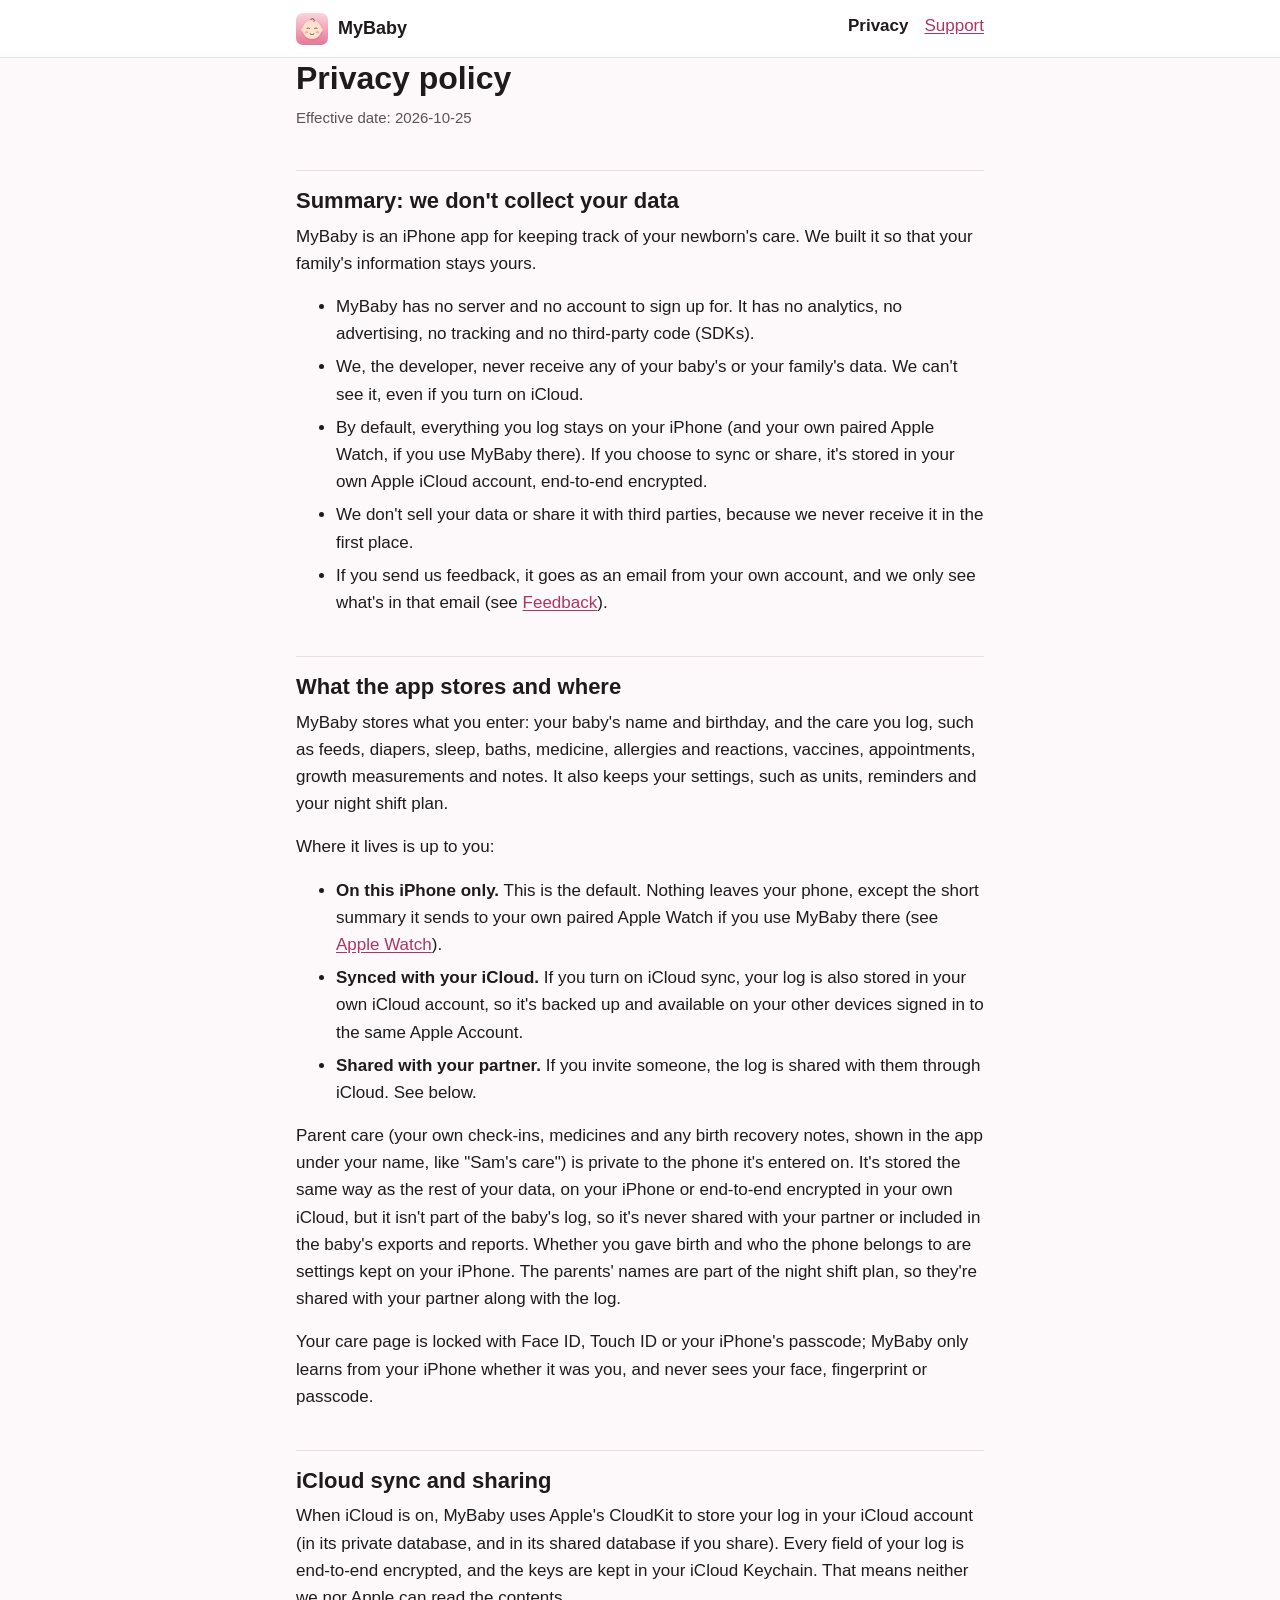
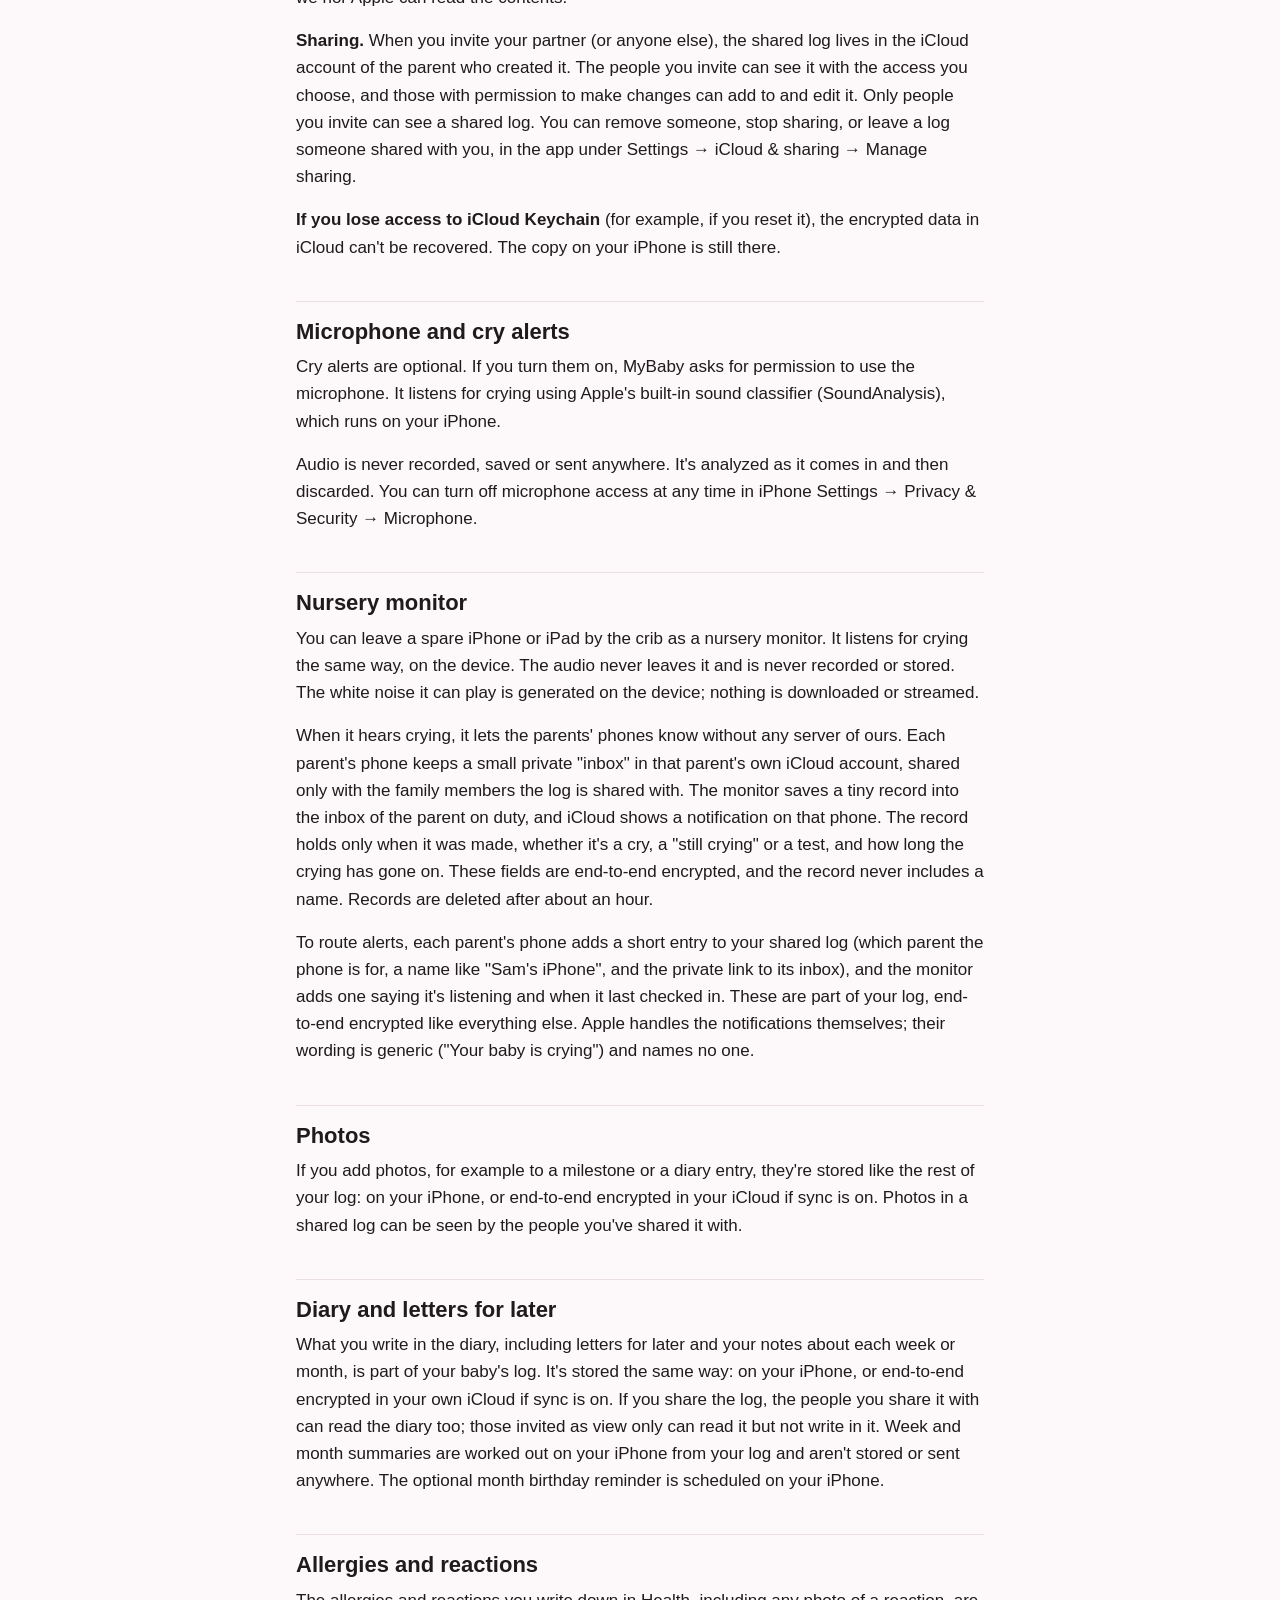
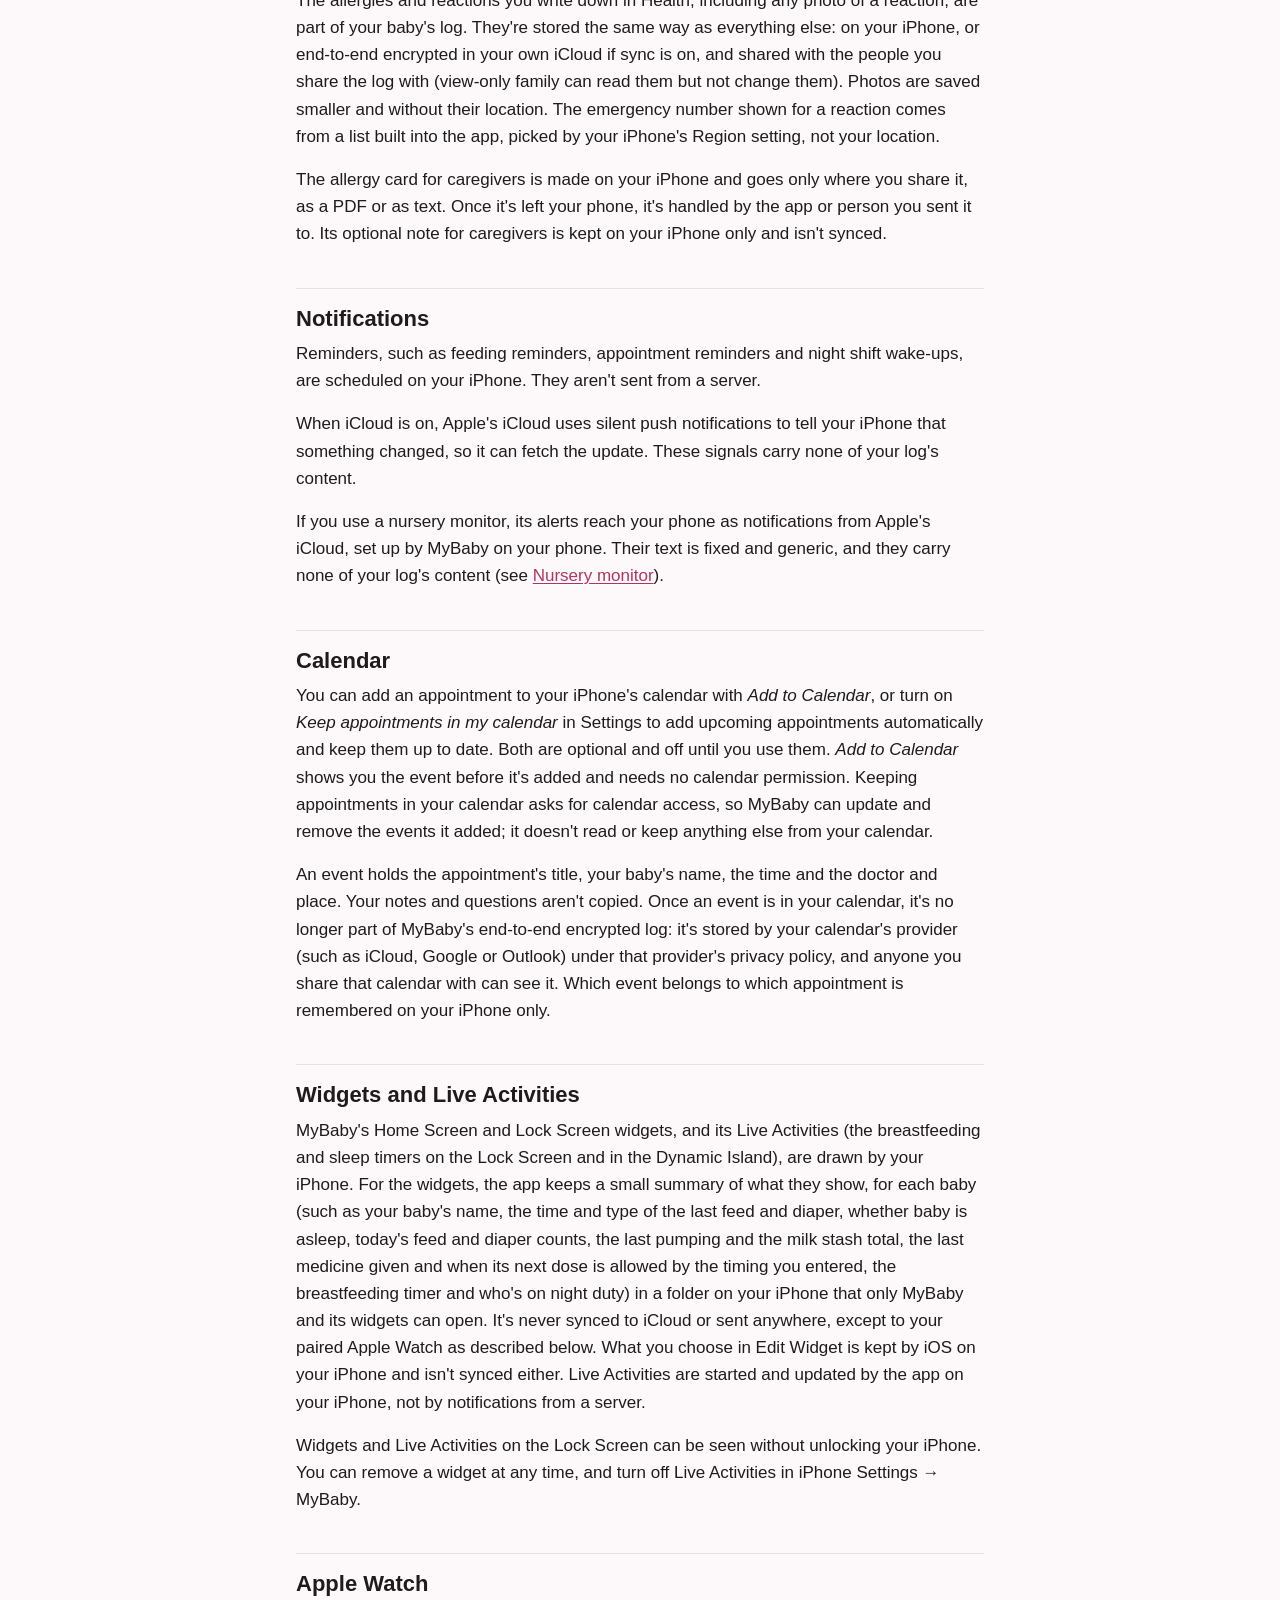
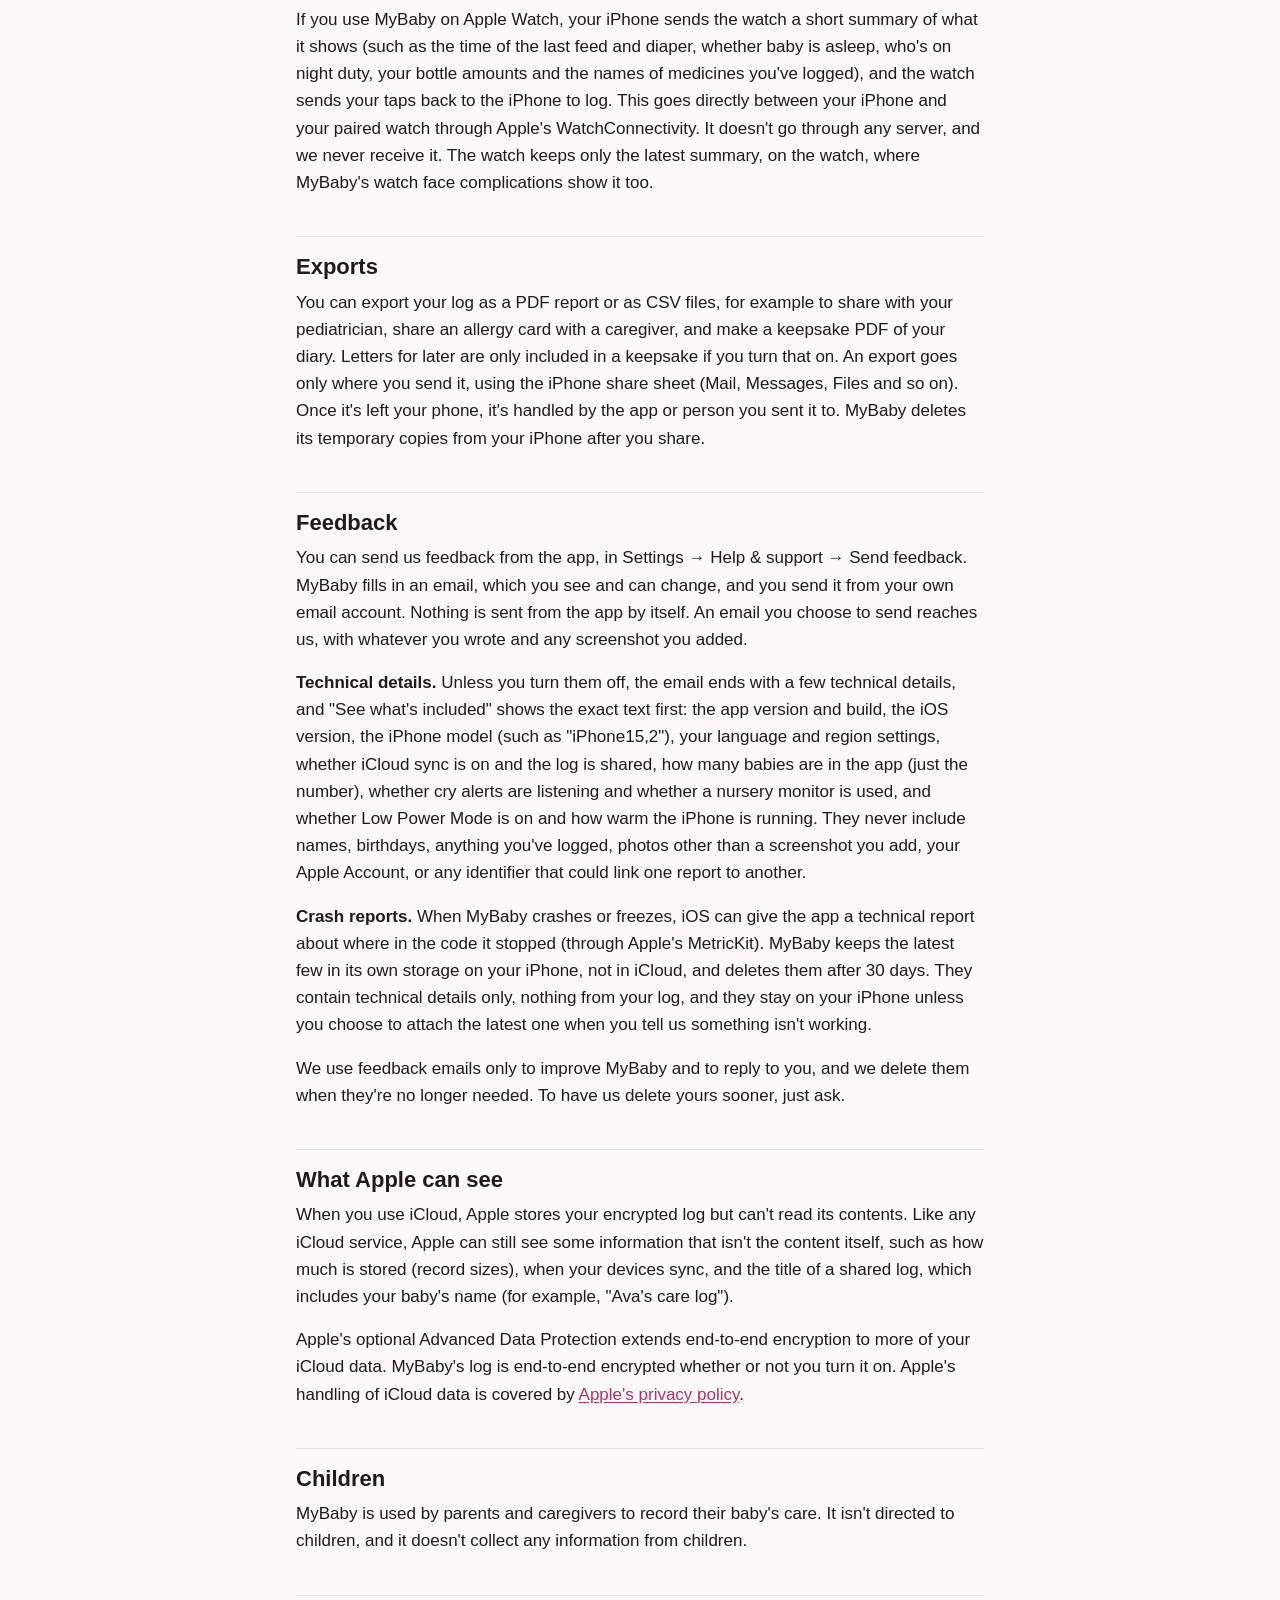
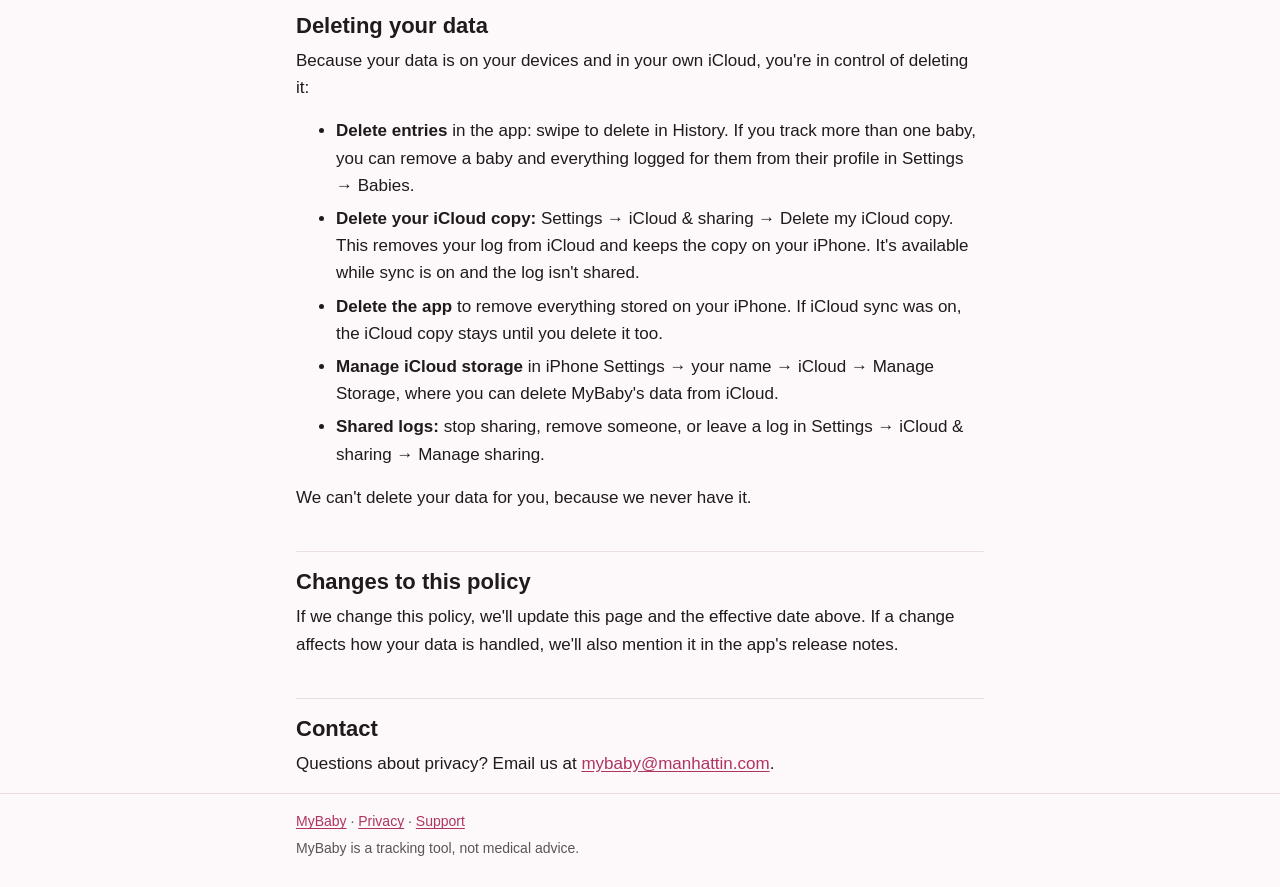
==== docs/privacy.html @ fbc6fbaf "MyBaby 1.0" ====
<!doctype html>
<html lang="en">
<head>
  <meta charset="utf-8">
  <meta name="viewport" content="width=device-width, initial-scale=1">
  <title>MyBaby Privacy Policy</title>
  <meta name="description" content="How MyBaby keeps your baby's log: on your iPhone, or end-to-end encrypted in your own iCloud. The developer never receives your data.">
  <link rel="icon" type="image/png" href="icon.png">
  <link rel="apple-touch-icon" href="icon.png">
  <link rel="stylesheet" href="style.css">
</head>
<body>
  <header class="site-header">
    <div class="wrap">
      <a class="brand" href="index.html"><img src="icon.png" alt="" width="32" height="32">MyBaby</a>
      <nav class="site-nav" aria-label="Site">
        <ul>
          <li><a href="privacy.html" aria-current="page">Privacy</a></li>
          <li><a href="support.html">Support</a></li>
        </ul>
      </nav>
    </div>
  </header>

  <main class="wrap">
    <h1>Privacy policy</h1>
    <p class="meta">Effective date: 2026-10-25</p>

    <h2 id="summary">Summary: we don't collect your data</h2>
    <p>MyBaby is an iPhone app for keeping track of your newborn's care. We built it so that your family's information stays yours.</p>
    <ul>
      <li>MyBaby has no server and no account to sign up for. It has no analytics, no advertising, no tracking and no third-party code (SDKs).</li>
      <li>We, the developer, never receive any of your baby's or your family's data. We can't see it, even if you turn on iCloud.</li>
      <li>By default, everything you log stays on your iPhone (and your own paired Apple Watch, if you use MyBaby there). If you choose to sync or share, it's stored in your own Apple iCloud account, end-to-end encrypted.</li>
      <li>We don't sell your data or share it with third parties, because we never receive it in the first place.</li>
      <li>If you send us feedback, it goes as an email from your own account, and we only see what's in that email (see <a href="#feedback">Feedback</a>).</li>
    </ul>

    <h2 id="what-and-where">What the app stores and where</h2>
    <p>MyBaby stores what you enter: your baby's name and birthday, and the care you log, such as feeds, diapers, sleep, baths, medicine, allergies and reactions, vaccines, appointments, growth measurements and notes. It also keeps your settings, such as units, reminders and your night shift plan.</p>
    <p>Where it lives is up to you:</p>
    <ul>
      <li><strong>On this iPhone only.</strong> This is the default. Nothing leaves your phone, except the short summary it sends to your own paired Apple Watch if you use MyBaby there (see <a href="#watch">Apple Watch</a>).</li>
      <li><strong>Synced with your iCloud.</strong> If you turn on iCloud sync, your log is also stored in your own iCloud account, so it's backed up and available on your other devices signed in to the same Apple Account.</li>
      <li><strong>Shared with your partner.</strong> If you invite someone, the log is shared with them through iCloud. See below.</li>
    </ul>
    <p>Parent care (your own check-ins, medicines and any birth recovery notes, shown in the app under your name, like "Sam's care") is private to the phone it's entered on. It's stored the same way as the rest of your data, on your iPhone or end-to-end encrypted in your own iCloud, but it isn't part of the baby's log, so it's never shared with your partner or included in the baby's exports and reports. Whether you gave birth and who the phone belongs to are settings kept on your iPhone. The parents' names are part of the night shift plan, so they're shared with your partner along with the log.</p>
    <p>Your care page is locked with Face ID, Touch ID or your iPhone's passcode; MyBaby only learns from your iPhone whether it was you, and never sees your face, fingerprint or passcode.</p>

    <h2 id="icloud">iCloud sync and sharing</h2>
    <p>When iCloud is on, MyBaby uses Apple's CloudKit to store your log in your iCloud account (in its private database, and in its shared database if you share). Every field of your log is end-to-end encrypted, and the keys are kept in your iCloud Keychain. That means neither we nor Apple can read the contents.</p>
    <p><strong>Sharing.</strong> When you invite your partner (or anyone else), the shared log lives in the iCloud account of the parent who created it. The people you invite can see it with the access you choose, and those with permission to make changes can add to and edit it. Only people you invite can see a shared log. You can remove someone, stop sharing, or leave a log someone shared with you, in the app under Settings &rarr; iCloud &amp; sharing &rarr; Manage sharing.</p>
    <p><strong>If you lose access to iCloud Keychain</strong> (for example, if you reset it), the encrypted data in iCloud can't be recovered. The copy on your iPhone is still there.</p>

    <h2 id="microphone">Microphone and cry alerts</h2>
    <p>Cry alerts are optional. If you turn them on, MyBaby asks for permission to use the microphone. It listens for crying using Apple's built-in sound classifier (SoundAnalysis), which runs on your iPhone.</p>
    <p>Audio is never recorded, saved or sent anywhere. It's analyzed as it comes in and then discarded. You can turn off microphone access at any time in iPhone Settings &rarr; Privacy &amp; Security &rarr; Microphone.</p>

    <h2 id="nursery-monitor">Nursery monitor</h2>
    <p>You can leave a spare iPhone or iPad by the crib as a nursery monitor. It listens for crying the same way, on the device. The audio never leaves it and is never recorded or stored. The white noise it can play is generated on the device; nothing is downloaded or streamed.</p>
    <p>When it hears crying, it lets the parents' phones know without any server of ours. Each parent's phone keeps a small private "inbox" in that parent's own iCloud account, shared only with the family members the log is shared with. The monitor saves a tiny record into the inbox of the parent on duty, and iCloud shows a notification on that phone. The record holds only when it was made, whether it's a cry, a "still crying" or a test, and how long the crying has gone on. These fields are end-to-end encrypted, and the record never includes a name. Records are deleted after about an hour.</p>
    <p>To route alerts, each parent's phone adds a short entry to your shared log (which parent the phone is for, a name like "Sam's iPhone", and the private link to its inbox), and the monitor adds one saying it's listening and when it last checked in. These are part of your log, end-to-end encrypted like everything else. Apple handles the notifications themselves; their wording is generic ("Your baby is crying") and names no one.</p>

    <h2 id="photos">Photos</h2>
    <p>If you add photos, for example to a milestone or a diary entry, they're stored like the rest of your log: on your iPhone, or end-to-end encrypted in your iCloud if sync is on. Photos in a shared log can be seen by the people you've shared it with.</p>

    <h2 id="diary">Diary and letters for later</h2>
    <p>What you write in the diary, including letters for later and your notes about each week or month, is part of your baby's log. It's stored the same way: on your iPhone, or end-to-end encrypted in your own iCloud if sync is on. If you share the log, the people you share it with can read the diary too; those invited as view only can read it but not write in it. Week and month summaries are worked out on your iPhone from your log and aren't stored or sent anywhere. The optional month birthday reminder is scheduled on your iPhone.</p>

    <h2 id="allergies">Allergies and reactions</h2>
    <p>The allergies and reactions you write down in Health, including any photo of a reaction, are part of your baby's log. They're stored the same way as everything else: on your iPhone, or end-to-end encrypted in your own iCloud if sync is on, and shared with the people you share the log with (view-only family can read them but not change them). Photos are saved smaller and without their location. The emergency number shown for a reaction comes from a list built into the app, picked by your iPhone's Region setting, not your location.</p>
    <p>The allergy card for caregivers is made on your iPhone and goes only where you share it, as a PDF or as text. Once it's left your phone, it's handled by the app or person you sent it to. Its optional note for caregivers is kept on your iPhone only and isn't synced.</p>

    <h2 id="notifications">Notifications</h2>
    <p>Reminders, such as feeding reminders, appointment reminders and night shift wake-ups, are scheduled on your iPhone. They aren't sent from a server.</p>
    <p>When iCloud is on, Apple's iCloud uses silent push notifications to tell your iPhone that something changed, so it can fetch the update. These signals carry none of your log's content.</p>
    <p>If you use a nursery monitor, its alerts reach your phone as notifications from Apple's iCloud, set up by MyBaby on your phone. Their text is fixed and generic, and they carry none of your log's content (see <a href="#nursery-monitor">Nursery monitor</a>).</p>

    <h2 id="calendar">Calendar</h2>
    <p>You can add an appointment to your iPhone's calendar with <em>Add to Calendar</em>, or turn on <em>Keep appointments in my calendar</em> in Settings to add upcoming appointments automatically and keep them up to date. Both are optional and off until you use them. <em>Add to Calendar</em> shows you the event before it's added and needs no calendar permission. Keeping appointments in your calendar asks for calendar access, so MyBaby can update and remove the events it added; it doesn't read or keep anything else from your calendar.</p>
    <p>An event holds the appointment's title, your baby's name, the time and the doctor and place. Your notes and questions aren't copied. Once an event is in your calendar, it's no longer part of MyBaby's end-to-end encrypted log: it's stored by your calendar's provider (such as iCloud, Google or Outlook) under that provider's privacy policy, and anyone you share that calendar with can see it. Which event belongs to which appointment is remembered on your iPhone only.</p>

    <h2 id="widgets">Widgets and Live Activities</h2>
    <p>MyBaby's Home Screen and Lock Screen widgets, and its Live Activities (the breastfeeding and sleep timers on the Lock Screen and in the Dynamic Island), are drawn by your iPhone. For the widgets, the app keeps a small summary of what they show, for each baby (such as your baby's name, the time and type of the last feed and diaper, whether baby is asleep, today's feed and diaper counts, the last pumping and the milk stash total, the last medicine given and when its next dose is allowed by the timing you entered, the breastfeeding timer and who's on night duty) in a folder on your iPhone that only MyBaby and its widgets can open. It's never synced to iCloud or sent anywhere, except to your paired Apple Watch as described below. What you choose in Edit Widget is kept by iOS on your iPhone and isn't synced either. Live Activities are started and updated by the app on your iPhone, not by notifications from a server.</p>
    <p>Widgets and Live Activities on the Lock Screen can be seen without unlocking your iPhone. You can remove a widget at any time, and turn off Live Activities in iPhone Settings &rarr; MyBaby.</p>

    <h2 id="watch">Apple Watch</h2>
    <p>If you use MyBaby on Apple Watch, your iPhone sends the watch a short summary of what it shows (such as the time of the last feed and diaper, whether baby is asleep, who's on night duty, your bottle amounts and the names of medicines you've logged), and the watch sends your taps back to the iPhone to log. This goes directly between your iPhone and your paired watch through Apple's WatchConnectivity. It doesn't go through any server, and we never receive it. The watch keeps only the latest summary, on the watch, where MyBaby's watch face complications show it too.</p>

    <h2 id="exports">Exports</h2>
    <p>You can export your log as a PDF report or as CSV files, for example to share with your pediatrician, share an allergy card with a caregiver, and make a keepsake PDF of your diary. Letters for later are only included in a keepsake if you turn that on. An export goes only where you send it, using the iPhone share sheet (Mail, Messages, Files and so on). Once it's left your phone, it's handled by the app or person you sent it to. MyBaby deletes its temporary copies from your iPhone after you share.</p>

    <h2 id="feedback">Feedback</h2>
    <p>You can send us feedback from the app, in Settings &rarr; Help &amp; support &rarr; Send feedback. MyBaby fills in an email, which you see and can change, and you send it from your own email account. Nothing is sent from the app by itself. An email you choose to send reaches us, with whatever you wrote and any screenshot you added.</p>
    <p><strong>Technical details.</strong> Unless you turn them off, the email ends with a few technical details, and "See what's included" shows the exact text first: the app version and build, the iOS version, the iPhone model (such as "iPhone15,2"), your language and region settings, whether iCloud sync is on and the log is shared, how many babies are in the app (just the number), whether cry alerts are listening and whether a nursery monitor is used, and whether Low Power Mode is on and how warm the iPhone is running. They never include names, birthdays, anything you've logged, photos other than a screenshot you add, your Apple Account, or any identifier that could link one report to another.</p>
    <p><strong>Crash reports.</strong> When MyBaby crashes or freezes, iOS can give the app a technical report about where in the code it stopped (through Apple's MetricKit). MyBaby keeps the latest few in its own storage on your iPhone, not in iCloud, and deletes them after 30 days. They contain technical details only, nothing from your log, and they stay on your iPhone unless you choose to attach the latest one when you tell us something isn't working.</p>
    <p>We use feedback emails only to improve MyBaby and to reply to you, and we delete them when they're no longer needed. To have us delete yours sooner, just ask.</p>

    <h2 id="apple">What Apple can see</h2>
    <p>When you use iCloud, Apple stores your encrypted log but can't read its contents. Like any iCloud service, Apple can still see some information that isn't the content itself, such as how much is stored (record sizes), when your devices sync, and the title of a shared log, which includes your baby's name (for example, "Ava's care log").</p>
    <p>Apple's optional Advanced Data Protection extends end-to-end encryption to more of your iCloud data. MyBaby's log is end-to-end encrypted whether or not you turn it on. Apple's handling of iCloud data is covered by <a href="https://www.apple.com/legal/privacy/">Apple's privacy policy</a>.</p>

    <h2 id="children">Children</h2>
    <p>MyBaby is used by parents and caregivers to record their baby's care. It isn't directed to children, and it doesn't collect any information from children.</p>

    <h2 id="deleting">Deleting your data</h2>
    <p>Because your data is on your devices and in your own iCloud, you're in control of deleting it:</p>
    <ul>
      <li><strong>Delete entries</strong> in the app: swipe to delete in History. If you track more than one baby, you can remove a baby and everything logged for them from their profile in Settings &rarr; Babies.</li>
      <li><strong>Delete your iCloud copy:</strong> Settings &rarr; iCloud &amp; sharing &rarr; Delete my iCloud copy. This removes your log from iCloud and keeps the copy on your iPhone. It's available while sync is on and the log isn't shared.</li>
      <li><strong>Delete the app</strong> to remove everything stored on your iPhone. If iCloud sync was on, the iCloud copy stays until you delete it too.</li>
      <li><strong>Manage iCloud storage</strong> in iPhone Settings &rarr; your name &rarr; iCloud &rarr; Manage Storage, where you can delete MyBaby's data from iCloud.</li>
      <li><strong>Shared logs:</strong> stop sharing, remove someone, or leave a log in Settings &rarr; iCloud &amp; sharing &rarr; Manage sharing.</li>
    </ul>
    <p>We can't delete your data for you, because we never have it.</p>

    <h2 id="changes">Changes to this policy</h2>
    <p>If we change this policy, we'll update this page and the effective date above. If a change affects how your data is handled, we'll also mention it in the app's release notes.</p>

    <h2 id="contact">Contact</h2>
    <p>Questions about privacy? Email us at <a href="mailto:mybaby@manhattin.com">mybaby@manhattin.com</a>.</p>
  </main>

  <footer class="site-footer">
    <div class="wrap">
      <p><a href="index.html">MyBaby</a> &middot; <a href="privacy.html">Privacy</a> &middot; <a href="support.html">Support</a></p>
      <p>MyBaby is a tracking tool, not medical advice.</p>
    </div>
  </footer>
</body>
</html>
---- docs/style.css ----
/* Shared styles for the MyBaby website (privacy policy and support). No JavaScript. */

:root {
  color-scheme: light dark;
  --bg: #fdf8f9;
  --surface: #ffffff;
  --text: #1f1a1c;
  --muted: #5c5357;
  --border: #ecdfe3;
  /* The app's AccentColor (light). Used for decoration; links use the darker shade for contrast. */
  --accent: #e26088;
  --link: #b03462;
  --accent-soft: #fbe7ee;
}

@media (prefers-color-scheme: dark) {
  :root {
    --bg: #161214;
    --surface: #211b1e;
    --text: #f3eef0;
    --muted: #b9adb2;
    --border: #3a3035;
    /* The app's AccentColor (dark). */
    --accent: #f47ea0;
    --link: #f799b5;
    --accent-soft: #3a2029;
  }
}

*,
*::before,
*::after {
  box-sizing: border-box;
}

html {
  -webkit-text-size-adjust: 100%;
  text-size-adjust: 100%;
}

body {
  margin: 0;
  background: var(--bg);
  color: var(--text);
  font-family: -apple-system, BlinkMacSystemFont, "Segoe UI", Roboto, "Helvetica Neue", Arial, sans-serif;
  font-size: 1.0625rem;
  line-height: 1.6;
}

.wrap {
  max-width: 720px;
  margin: 0 auto;
  padding: 0 16px;
}

/* Header */

.site-header {
  border-bottom: 1px solid var(--border);
  background: var(--surface);
}

.site-header .wrap {
  display: flex;
  flex-wrap: wrap;
  align-items: center;
  justify-content: space-between;
  gap: 8px 16px;
  padding-top: 12px;
  padding-bottom: 12px;
}

.brand {
  display: inline-flex;
  align-items: center;
  gap: 10px;
  color: var(--text);
  font-weight: 600;
  font-size: 1.125rem;
  text-decoration: none;
}

.brand img {
  width: 32px;
  height: 32px;
  border-radius: 7px;
}

.site-nav ul {
  display: flex;
  gap: 16px;
  margin: 0;
  padding: 0;
  list-style: none;
}

.site-nav a[aria-current="page"] {
  color: var(--text);
  text-decoration: none;
  font-weight: 600;
}

/* Content */

main {
  padding-top: 32px;
  padding-bottom: 48px;
}

h1,
h2,
h3 {
  line-height: 1.25;
  overflow-wrap: break-word;
}

h1 {
  font-size: 2rem;
  margin: 0 0 8px;
}

h2 {
  font-size: 1.375rem;
  margin: 40px 0 8px;
  padding-top: 16px;
  border-top: 1px solid var(--border);
}

h3 {
  font-size: 1.0625rem;
  margin: 28px 0 4px;
}

p,
ul,
ol {
  margin: 0 0 16px;
}

li {
  margin-bottom: 6px;
}

a {
  color: var(--link);
  text-underline-offset: 2px;
}

a:hover {
  text-decoration-thickness: 2px;
}

a:focus-visible {
  outline: 3px solid var(--accent);
  outline-offset: 2px;
  border-radius: 2px;
}

.meta {
  color: var(--muted);
  font-size: 0.9375rem;
}

.lead {
  font-size: 1.1875rem;
  color: var(--muted);
}

.callout {
  background: var(--accent-soft);
  border-left: 4px solid var(--accent);
  border-radius: 8px;
  padding: 16px;
  margin: 24px 0;
}

.callout > :last-child {
  margin-bottom: 0;
}

/* Landing page */

.hero {
  text-align: center;
  padding-top: 24px;
}

.hero img {
  width: 96px;
  height: 96px;
  border-radius: 22px;
  box-shadow: 0 4px 16px rgba(0, 0, 0, 0.12);
}

.hero h1 {
  margin-top: 16px;
}

.links {
  display: flex;
  flex-wrap: wrap;
  justify-content: center;
  gap: 12px;
  margin: 24px 0;
  padding: 0;
  list-style: none;
}

.links a {
  display: inline-block;
  padding: 10px 20px;
  border: 1px solid var(--border);
  border-radius: 999px;
  background: var(--surface);
  font-weight: 600;
  text-decoration: none;
}

.links a:hover {
  border-color: var(--accent);
}

/* Footer */

.site-footer {
  border-top: 1px solid var(--border);
  color: var(--muted);
  font-size: 0.875rem;
}

.site-footer .wrap {
  padding-top: 16px;
  padding-bottom: 24px;
}

.site-footer p {
  margin: 0 0 4px;
}
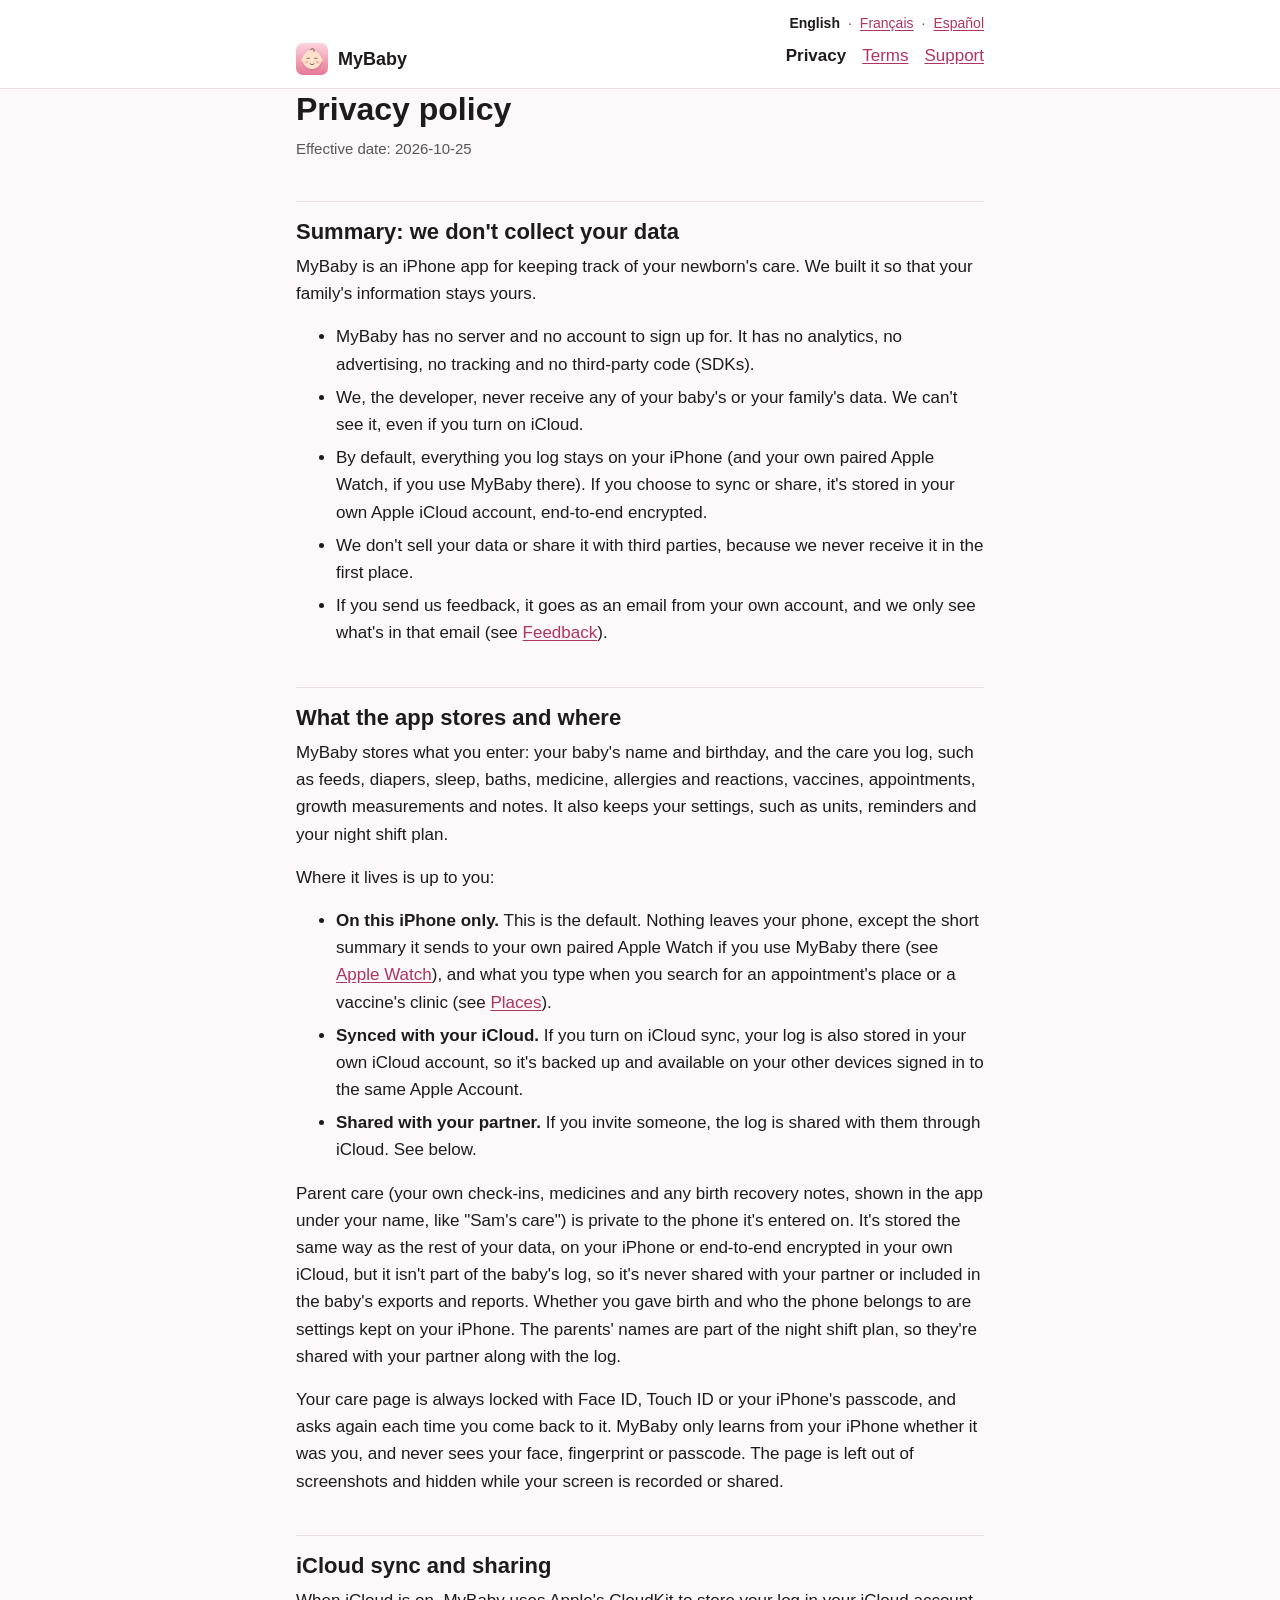
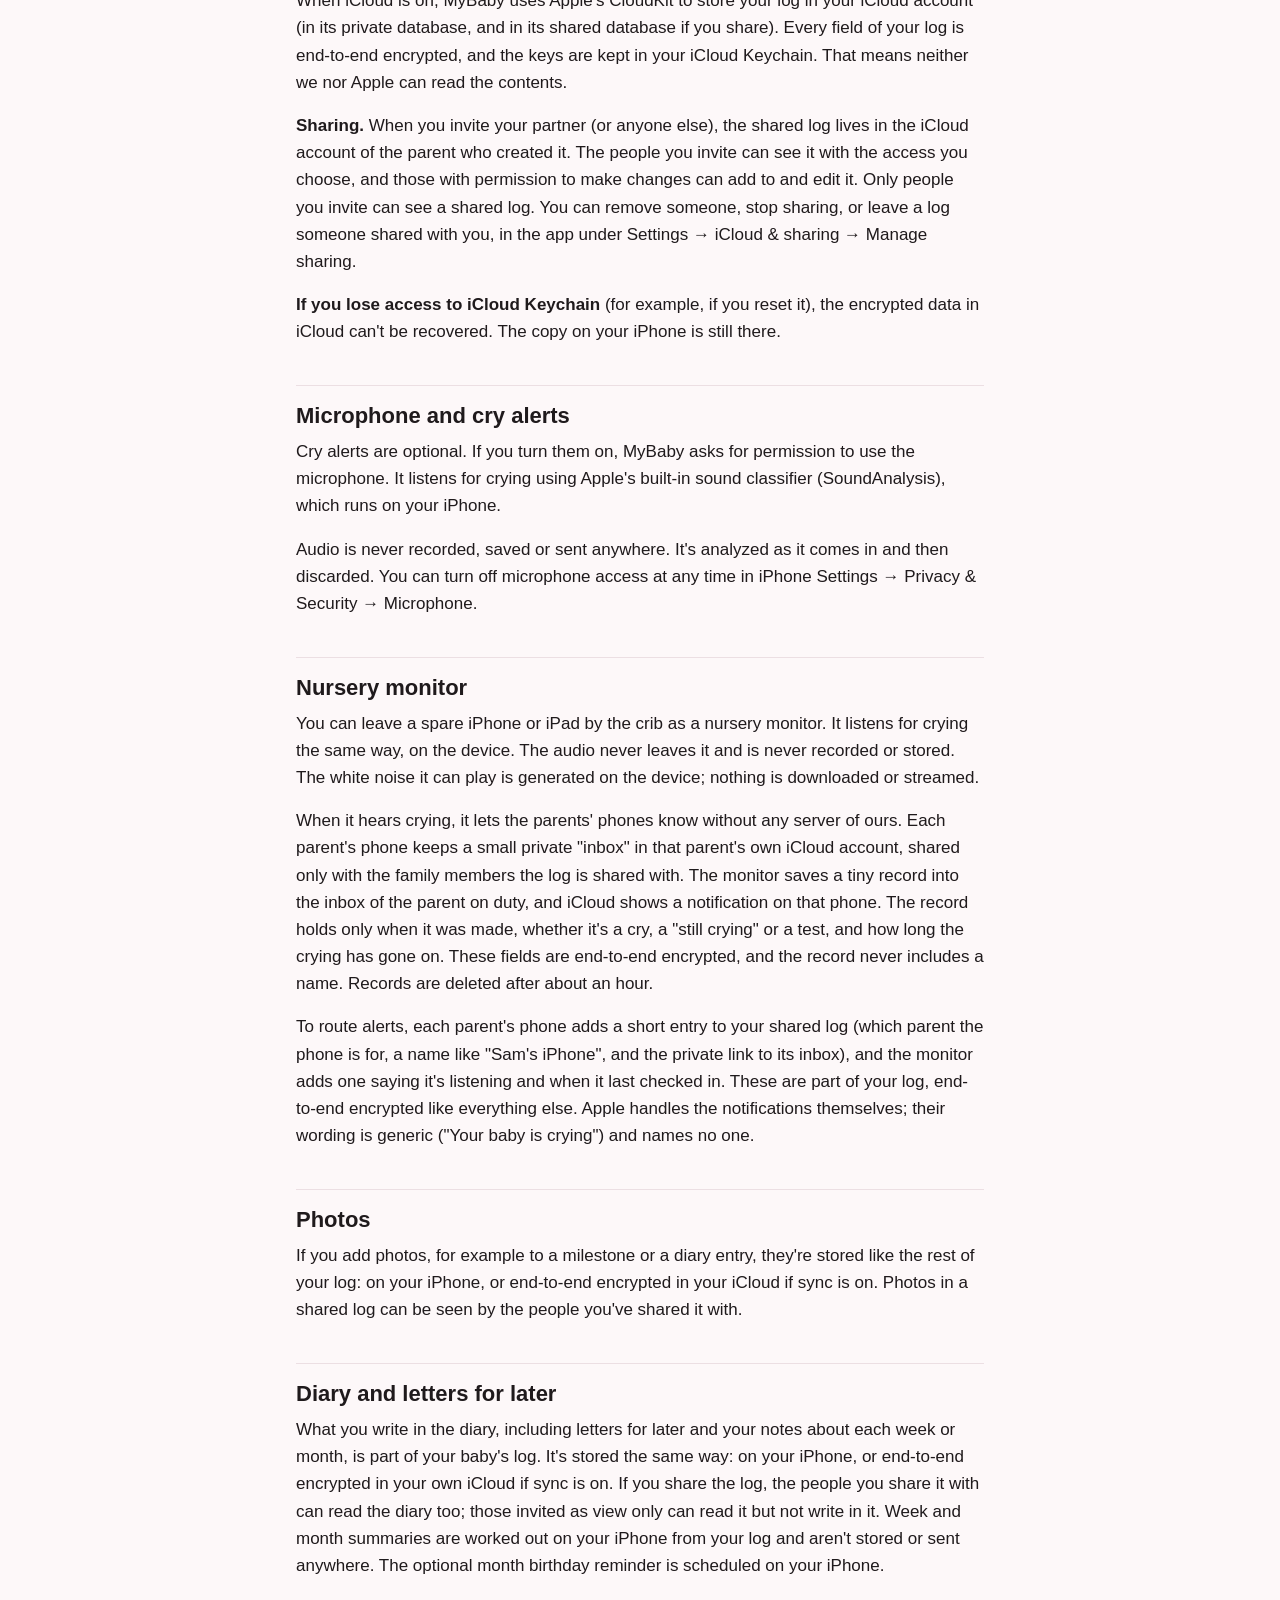
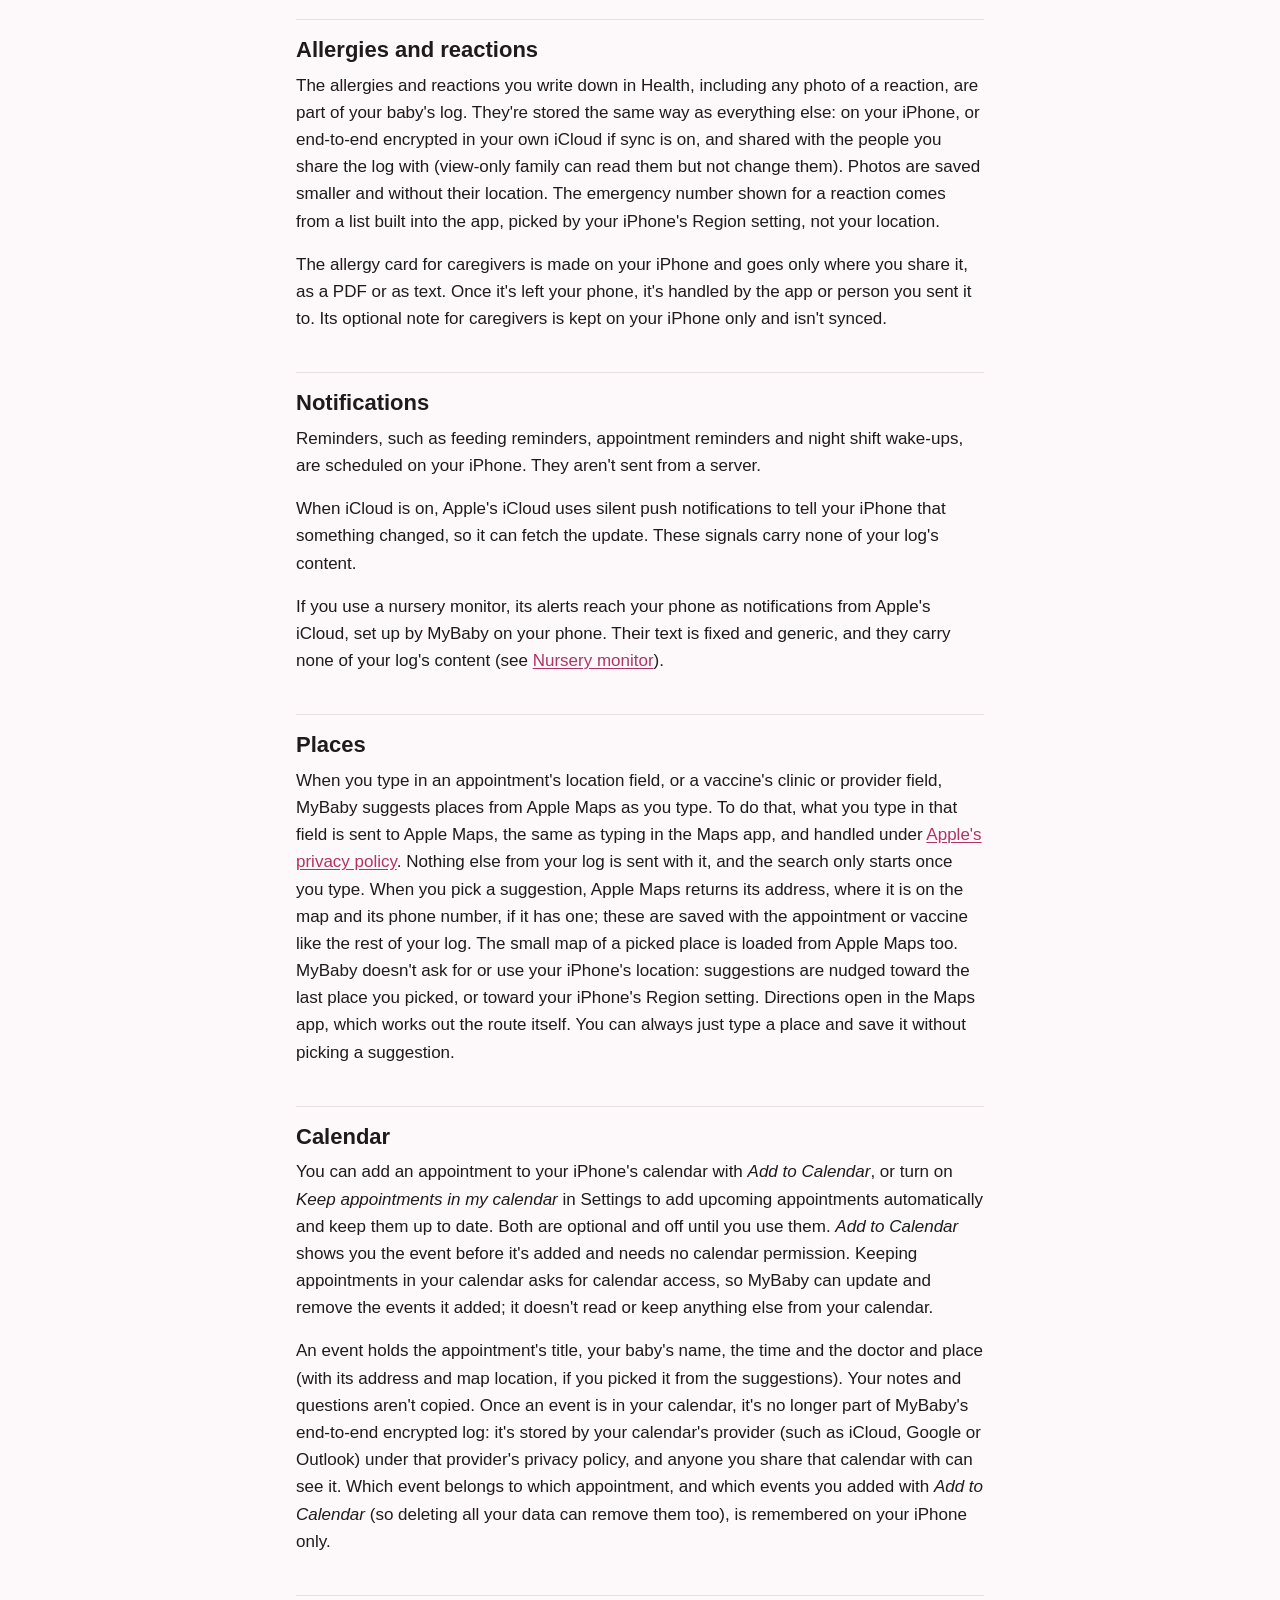
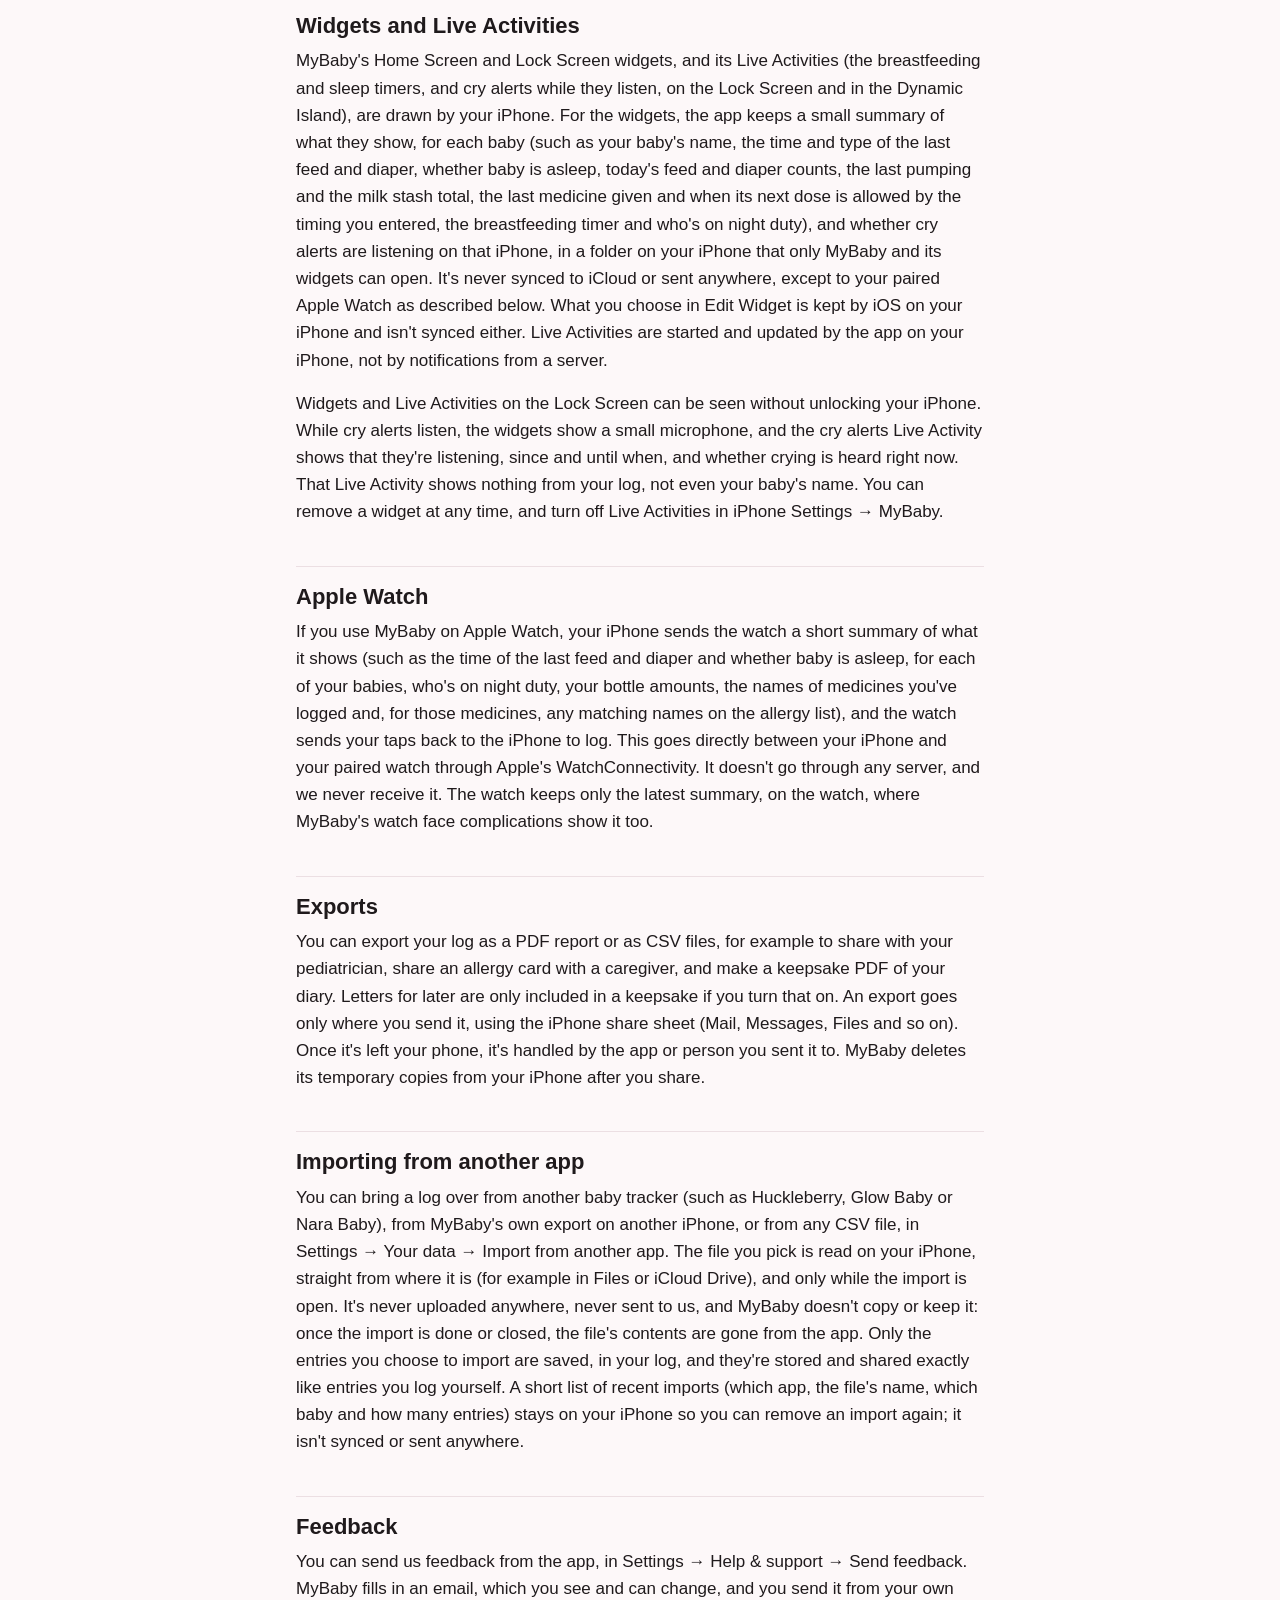
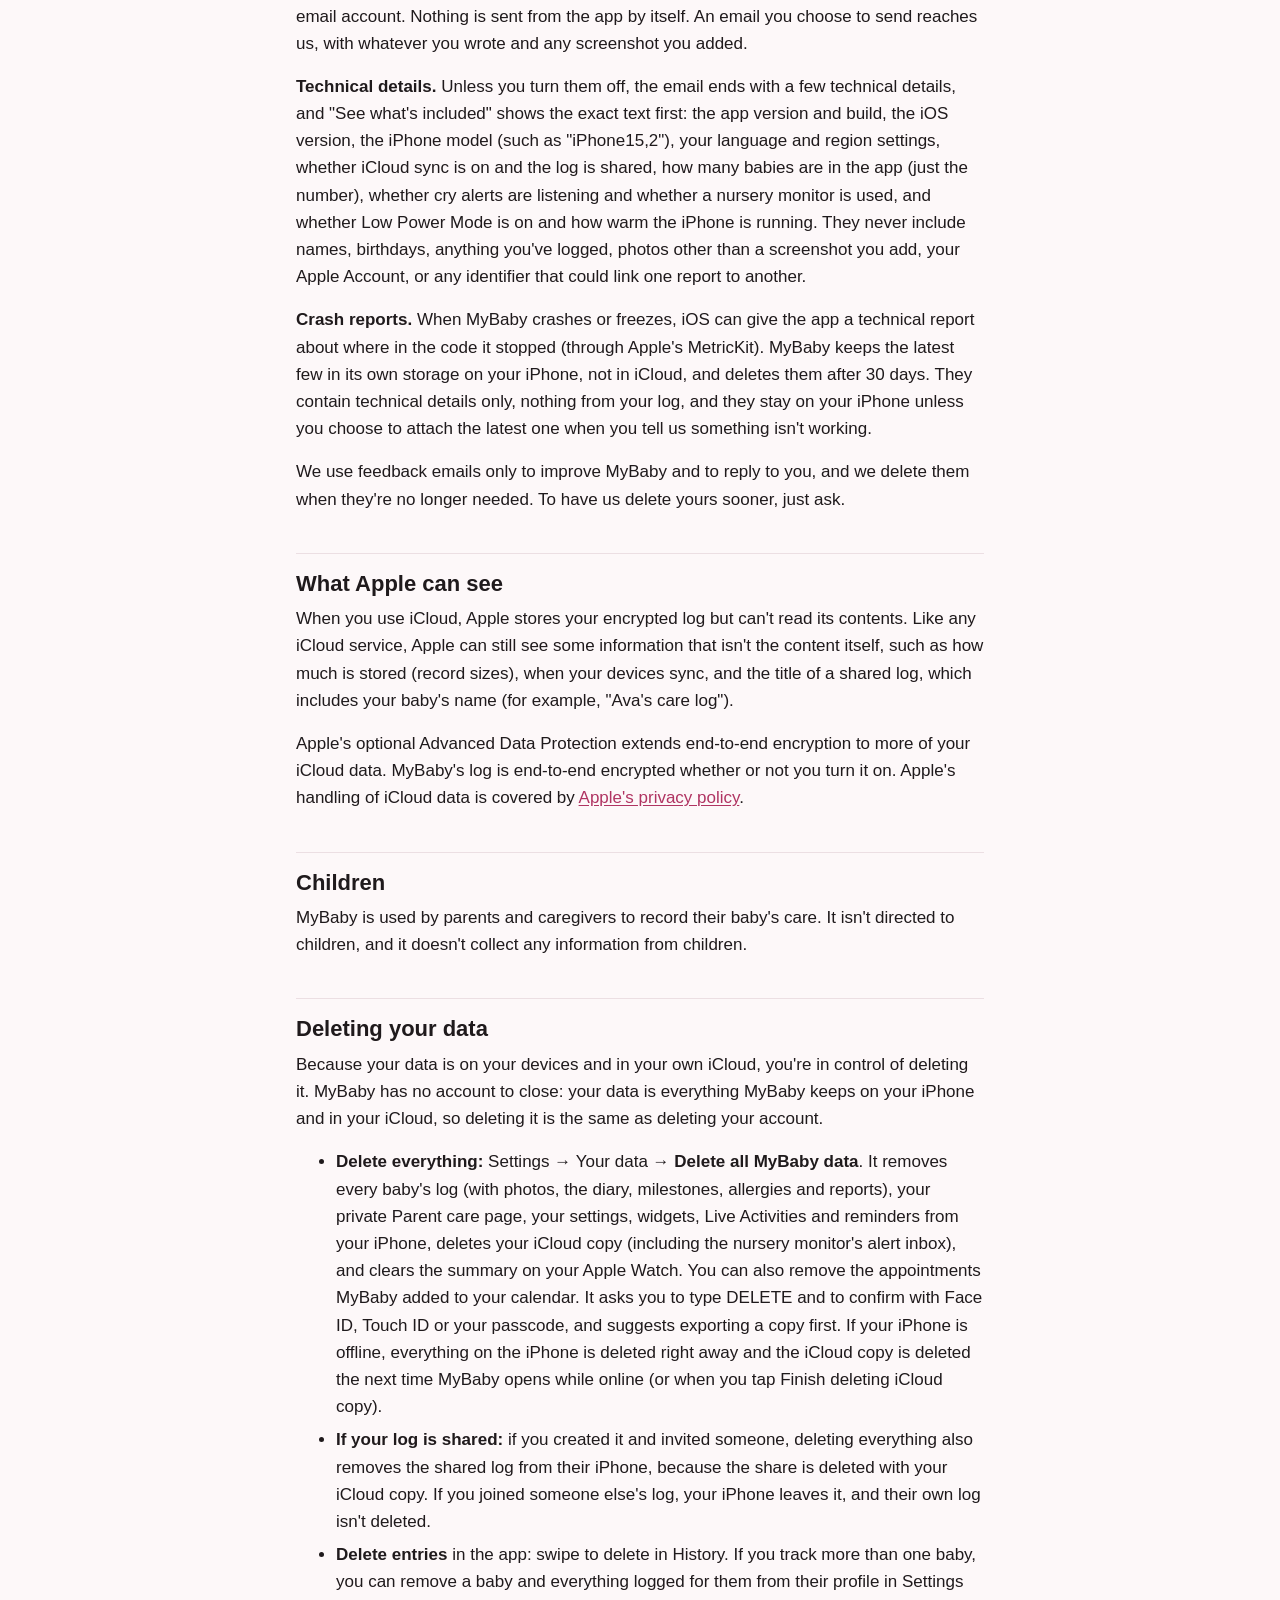
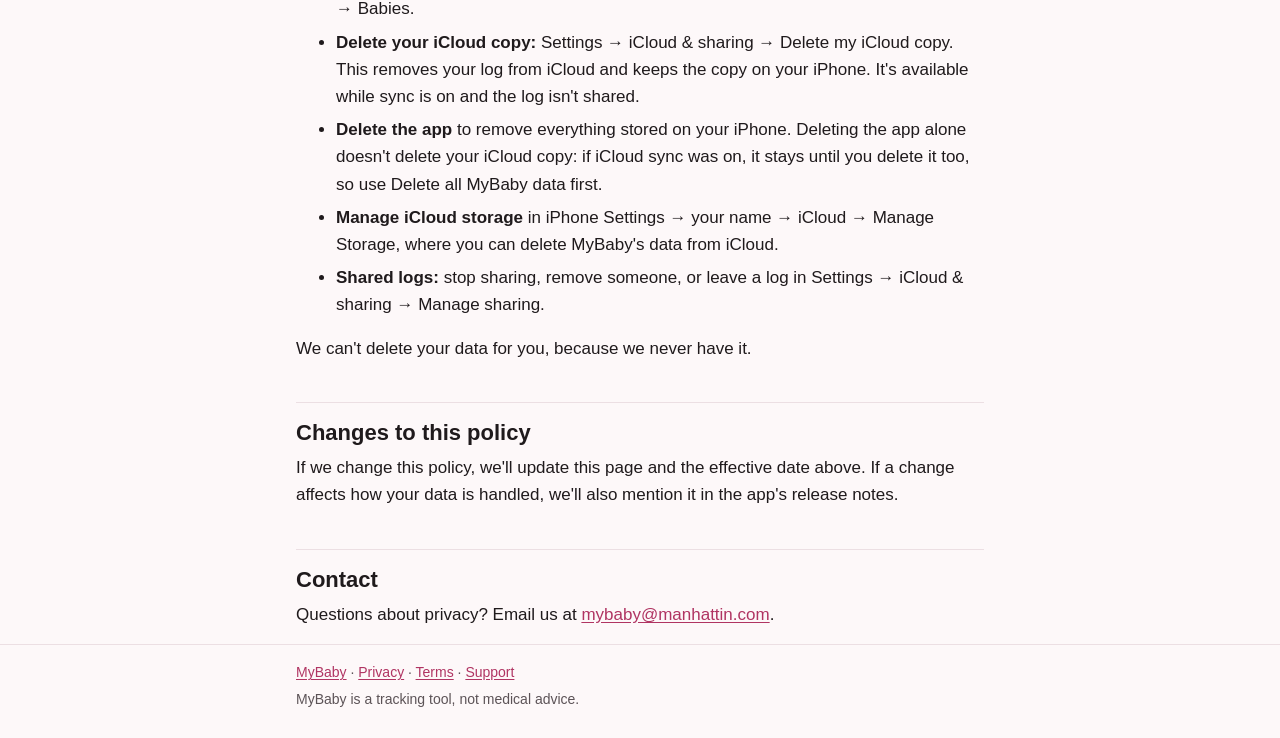
==== commit c6bb19ec: "MyBaby 1.0 (build 20)" ====
--- a/docs/privacy.html
+++ b/docs/privacy.html
@@ -7,7 +7,12 @@
   <meta name="description" content="How MyBaby keeps your baby's log: on your iPhone, or end-to-end encrypted in your own iCloud. The developer never receives your data.">
   <link rel="icon" type="image/png" href="icon.png">
   <link rel="apple-touch-icon" href="icon.png">
+  <link rel="alternate" hreflang="en" href="https://byitzy.github.io/mybaby-app/privacy.html">
+  <link rel="alternate" hreflang="fr" href="https://byitzy.github.io/mybaby-app/fr/privacy.html">
+  <link rel="alternate" hreflang="es" href="https://byitzy.github.io/mybaby-app/es/privacy.html">
+  <link rel="alternate" hreflang="x-default" href="https://byitzy.github.io/mybaby-app/privacy.html">
   <link rel="stylesheet" href="style.css">
+  <script src="lang.js" defer></script>
 </head>
 <body>
   <header class="site-header">
@@ -16,7 +21,15 @@
       <nav class="site-nav" aria-label="Site">
         <ul>
           <li><a href="privacy.html" aria-current="page">Privacy</a></li>
+          <li><a href="terms.html">Terms</a></li>
           <li><a href="support.html">Support</a></li>
+        </ul>
+      </nav>
+      <nav class="lang-switch" aria-label="Language">
+        <ul>
+          <li><span aria-current="true">English</span></li>
+          <li><a href="fr/privacy.html" hreflang="fr" lang="fr">Français</a></li>
+          <li><a href="es/privacy.html" hreflang="es" lang="es">Español</a></li>
         </ul>
       </nav>
     </div>
@@ -40,12 +53,12 @@
     <p>MyBaby stores what you enter: your baby's name and birthday, and the care you log, such as feeds, diapers, sleep, baths, medicine, allergies and reactions, vaccines, appointments, growth measurements and notes. It also keeps your settings, such as units, reminders and your night shift plan.</p>
     <p>Where it lives is up to you:</p>
     <ul>
-      <li><strong>On this iPhone only.</strong> This is the default. Nothing leaves your phone, except the short summary it sends to your own paired Apple Watch if you use MyBaby there (see <a href="#watch">Apple Watch</a>).</li>
+      <li><strong>On this iPhone only.</strong> This is the default. Nothing leaves your phone, except the short summary it sends to your own paired Apple Watch if you use MyBaby there (see <a href="#watch">Apple Watch</a>), and what you type when you search for an appointment's place or a vaccine's clinic (see <a href="#places">Places</a>).</li>
       <li><strong>Synced with your iCloud.</strong> If you turn on iCloud sync, your log is also stored in your own iCloud account, so it's backed up and available on your other devices signed in to the same Apple Account.</li>
       <li><strong>Shared with your partner.</strong> If you invite someone, the log is shared with them through iCloud. See below.</li>
     </ul>
     <p>Parent care (your own check-ins, medicines and any birth recovery notes, shown in the app under your name, like "Sam's care") is private to the phone it's entered on. It's stored the same way as the rest of your data, on your iPhone or end-to-end encrypted in your own iCloud, but it isn't part of the baby's log, so it's never shared with your partner or included in the baby's exports and reports. Whether you gave birth and who the phone belongs to are settings kept on your iPhone. The parents' names are part of the night shift plan, so they're shared with your partner along with the log.</p>
-    <p>Your care page is locked with Face ID, Touch ID or your iPhone's passcode; MyBaby only learns from your iPhone whether it was you, and never sees your face, fingerprint or passcode.</p>
+    <p>Your care page is always locked with Face ID, Touch ID or your iPhone's passcode, and asks again each time you come back to it. MyBaby only learns from your iPhone whether it was you, and never sees your face, fingerprint or passcode. The page is left out of screenshots and hidden while your screen is recorded or shared.</p>
 
     <h2 id="icloud">iCloud sync and sharing</h2>
     <p>When iCloud is on, MyBaby uses Apple's CloudKit to store your log in your iCloud account (in its private database, and in its shared database if you share). Every field of your log is end-to-end encrypted, and the keys are kept in your iCloud Keychain. That means neither we nor Apple can read the contents.</p>
@@ -76,19 +89,25 @@
     <p>When iCloud is on, Apple's iCloud uses silent push notifications to tell your iPhone that something changed, so it can fetch the update. These signals carry none of your log's content.</p>
     <p>If you use a nursery monitor, its alerts reach your phone as notifications from Apple's iCloud, set up by MyBaby on your phone. Their text is fixed and generic, and they carry none of your log's content (see <a href="#nursery-monitor">Nursery monitor</a>).</p>
 
+    <h2 id="places">Places</h2>
+    <p>When you type in an appointment's location field, or a vaccine's clinic or provider field, MyBaby suggests places from Apple Maps as you type. To do that, what you type in that field is sent to Apple Maps, the same as typing in the Maps app, and handled under <a href="https://www.apple.com/legal/privacy/">Apple's privacy policy</a>. Nothing else from your log is sent with it, and the search only starts once you type. When you pick a suggestion, Apple Maps returns its address, where it is on the map and its phone number, if it has one; these are saved with the appointment or vaccine like the rest of your log. The small map of a picked place is loaded from Apple Maps too. MyBaby doesn't ask for or use your iPhone's location: suggestions are nudged toward the last place you picked, or toward your iPhone's Region setting. Directions open in the Maps app, which works out the route itself. You can always just type a place and save it without picking a suggestion.</p>
+
     <h2 id="calendar">Calendar</h2>
     <p>You can add an appointment to your iPhone's calendar with <em>Add to Calendar</em>, or turn on <em>Keep appointments in my calendar</em> in Settings to add upcoming appointments automatically and keep them up to date. Both are optional and off until you use them. <em>Add to Calendar</em> shows you the event before it's added and needs no calendar permission. Keeping appointments in your calendar asks for calendar access, so MyBaby can update and remove the events it added; it doesn't read or keep anything else from your calendar.</p>
-    <p>An event holds the appointment's title, your baby's name, the time and the doctor and place. Your notes and questions aren't copied. Once an event is in your calendar, it's no longer part of MyBaby's end-to-end encrypted log: it's stored by your calendar's provider (such as iCloud, Google or Outlook) under that provider's privacy policy, and anyone you share that calendar with can see it. Which event belongs to which appointment is remembered on your iPhone only.</p>
+    <p>An event holds the appointment's title, your baby's name, the time and the doctor and place (with its address and map location, if you picked it from the suggestions). Your notes and questions aren't copied. Once an event is in your calendar, it's no longer part of MyBaby's end-to-end encrypted log: it's stored by your calendar's provider (such as iCloud, Google or Outlook) under that provider's privacy policy, and anyone you share that calendar with can see it. Which event belongs to which appointment, and which events you added with <em>Add to Calendar</em> (so deleting all your data can remove them too), is remembered on your iPhone only.</p>
 
     <h2 id="widgets">Widgets and Live Activities</h2>
-    <p>MyBaby's Home Screen and Lock Screen widgets, and its Live Activities (the breastfeeding and sleep timers on the Lock Screen and in the Dynamic Island), are drawn by your iPhone. For the widgets, the app keeps a small summary of what they show, for each baby (such as your baby's name, the time and type of the last feed and diaper, whether baby is asleep, today's feed and diaper counts, the last pumping and the milk stash total, the last medicine given and when its next dose is allowed by the timing you entered, the breastfeeding timer and who's on night duty) in a folder on your iPhone that only MyBaby and its widgets can open. It's never synced to iCloud or sent anywhere, except to your paired Apple Watch as described below. What you choose in Edit Widget is kept by iOS on your iPhone and isn't synced either. Live Activities are started and updated by the app on your iPhone, not by notifications from a server.</p>
-    <p>Widgets and Live Activities on the Lock Screen can be seen without unlocking your iPhone. You can remove a widget at any time, and turn off Live Activities in iPhone Settings &rarr; MyBaby.</p>
+    <p>MyBaby's Home Screen and Lock Screen widgets, and its Live Activities (the breastfeeding and sleep timers, and cry alerts while they listen, on the Lock Screen and in the Dynamic Island), are drawn by your iPhone. For the widgets, the app keeps a small summary of what they show, for each baby (such as your baby's name, the time and type of the last feed and diaper, whether baby is asleep, today's feed and diaper counts, the last pumping and the milk stash total, the last medicine given and when its next dose is allowed by the timing you entered, the breastfeeding timer and who's on night duty), and whether cry alerts are listening on that iPhone, in a folder on your iPhone that only MyBaby and its widgets can open. It's never synced to iCloud or sent anywhere, except to your paired Apple Watch as described below. What you choose in Edit Widget is kept by iOS on your iPhone and isn't synced either. Live Activities are started and updated by the app on your iPhone, not by notifications from a server.</p>
+    <p>Widgets and Live Activities on the Lock Screen can be seen without unlocking your iPhone. While cry alerts listen, the widgets show a small microphone, and the cry alerts Live Activity shows that they're listening, since and until when, and whether crying is heard right now. That Live Activity shows nothing from your log, not even your baby's name. You can remove a widget at any time, and turn off Live Activities in iPhone Settings &rarr; MyBaby.</p>
 
     <h2 id="watch">Apple Watch</h2>
-    <p>If you use MyBaby on Apple Watch, your iPhone sends the watch a short summary of what it shows (such as the time of the last feed and diaper, whether baby is asleep, who's on night duty, your bottle amounts and the names of medicines you've logged), and the watch sends your taps back to the iPhone to log. This goes directly between your iPhone and your paired watch through Apple's WatchConnectivity. It doesn't go through any server, and we never receive it. The watch keeps only the latest summary, on the watch, where MyBaby's watch face complications show it too.</p>
+    <p>If you use MyBaby on Apple Watch, your iPhone sends the watch a short summary of what it shows (such as the time of the last feed and diaper and whether baby is asleep, for each of your babies, who's on night duty, your bottle amounts, the names of medicines you've logged and, for those medicines, any matching names on the allergy list), and the watch sends your taps back to the iPhone to log. This goes directly between your iPhone and your paired watch through Apple's WatchConnectivity. It doesn't go through any server, and we never receive it. The watch keeps only the latest summary, on the watch, where MyBaby's watch face complications show it too.</p>
 
     <h2 id="exports">Exports</h2>
     <p>You can export your log as a PDF report or as CSV files, for example to share with your pediatrician, share an allergy card with a caregiver, and make a keepsake PDF of your diary. Letters for later are only included in a keepsake if you turn that on. An export goes only where you send it, using the iPhone share sheet (Mail, Messages, Files and so on). Once it's left your phone, it's handled by the app or person you sent it to. MyBaby deletes its temporary copies from your iPhone after you share.</p>
+
+    <h2 id="imports">Importing from another app</h2>
+    <p>You can bring a log over from another baby tracker (such as Huckleberry, Glow Baby or Nara Baby), from MyBaby's own export on another iPhone, or from any CSV file, in Settings &rarr; Your data &rarr; Import from another app. The file you pick is read on your iPhone, straight from where it is (for example in Files or iCloud Drive), and only while the import is open. It's never uploaded anywhere, never sent to us, and MyBaby doesn't copy or keep it: once the import is done or closed, the file's contents are gone from the app. Only the entries you choose to import are saved, in your log, and they're stored and shared exactly like entries you log yourself. A short list of recent imports (which app, the file's name, which baby and how many entries) stays on your iPhone so you can remove an import again; it isn't synced or sent anywhere.</p>
 
     <h2 id="feedback">Feedback</h2>
     <p>You can send us feedback from the app, in Settings &rarr; Help &amp; support &rarr; Send feedback. MyBaby fills in an email, which you see and can change, and you send it from your own email account. Nothing is sent from the app by itself. An email you choose to send reaches us, with whatever you wrote and any screenshot you added.</p>
@@ -104,11 +123,13 @@
     <p>MyBaby is used by parents and caregivers to record their baby's care. It isn't directed to children, and it doesn't collect any information from children.</p>
 
     <h2 id="deleting">Deleting your data</h2>
-    <p>Because your data is on your devices and in your own iCloud, you're in control of deleting it:</p>
+    <p>Because your data is on your devices and in your own iCloud, you're in control of deleting it. MyBaby has no account to close: your data is everything MyBaby keeps on your iPhone and in your iCloud, so deleting it is the same as deleting your account.</p>
     <ul>
+      <li><strong>Delete everything:</strong> Settings &rarr; Your data &rarr; <strong>Delete all MyBaby data</strong>. It removes every baby's log (with photos, the diary, milestones, allergies and reports), your private Parent care page, your settings, widgets, Live Activities and reminders from your iPhone, deletes your iCloud copy (including the nursery monitor's alert inbox), and clears the summary on your Apple Watch. You can also remove the appointments MyBaby added to your calendar. It asks you to type DELETE and to confirm with Face ID, Touch ID or your passcode, and suggests exporting a copy first. If your iPhone is offline, everything on the iPhone is deleted right away and the iCloud copy is deleted the next time MyBaby opens while online (or when you tap Finish deleting iCloud copy).</li>
+      <li><strong>If your log is shared:</strong> if you created it and invited someone, deleting everything also removes the shared log from their iPhone, because the share is deleted with your iCloud copy. If you joined someone else's log, your iPhone leaves it, and their own log isn't deleted.</li>
       <li><strong>Delete entries</strong> in the app: swipe to delete in History. If you track more than one baby, you can remove a baby and everything logged for them from their profile in Settings &rarr; Babies.</li>
       <li><strong>Delete your iCloud copy:</strong> Settings &rarr; iCloud &amp; sharing &rarr; Delete my iCloud copy. This removes your log from iCloud and keeps the copy on your iPhone. It's available while sync is on and the log isn't shared.</li>
-      <li><strong>Delete the app</strong> to remove everything stored on your iPhone. If iCloud sync was on, the iCloud copy stays until you delete it too.</li>
+      <li><strong>Delete the app</strong> to remove everything stored on your iPhone. Deleting the app alone doesn't delete your iCloud copy: if iCloud sync was on, it stays until you delete it too, so use Delete all MyBaby data first.</li>
       <li><strong>Manage iCloud storage</strong> in iPhone Settings &rarr; your name &rarr; iCloud &rarr; Manage Storage, where you can delete MyBaby's data from iCloud.</li>
       <li><strong>Shared logs:</strong> stop sharing, remove someone, or leave a log in Settings &rarr; iCloud &amp; sharing &rarr; Manage sharing.</li>
     </ul>
@@ -123,7 +144,7 @@
 
   <footer class="site-footer">
     <div class="wrap">
-      <p><a href="index.html">MyBaby</a> &middot; <a href="privacy.html">Privacy</a> &middot; <a href="support.html">Support</a></p>
+      <p><a href="index.html">MyBaby</a> &middot; <a href="privacy.html">Privacy</a> &middot; <a href="terms.html">Terms</a> &middot; <a href="support.html">Support</a></p>
       <p>MyBaby is a tracking tool, not medical advice.</p>
     </div>
   </footer>
--- a/docs/style.css
+++ b/docs/style.css
@@ -1,4 +1,6 @@
-/* Shared styles for the MyBaby website (privacy policy and support). No JavaScript. */
+/* Shared styles for the MyBaby website, in English, French (fr/) and Spanish (es/). The only JavaScript is
+   lang.js, which remembers the language picked in the switcher, and the first-visit language check on the
+   English home page. */
 
 :root {
   color-scheme: light dark;
@@ -100,6 +102,41 @@
   font-weight: 600;
 }
 
+/* Language switcher: a small line at the top right of every page */
+
+.lang-switch {
+  font-size: 0.875rem;
+}
+
+.site-header .lang-switch {
+  order: -1;
+  flex-basis: 100%;
+}
+
+.lang-switch ul {
+  display: flex;
+  flex-wrap: wrap;
+  justify-content: flex-end;
+  margin: 0;
+  padding: 0;
+  list-style: none;
+}
+
+.lang-switch li {
+  margin: 0;
+}
+
+.lang-switch li + li::before {
+  content: "\00b7";
+  margin: 0 8px;
+  color: var(--muted);
+}
+
+.lang-switch [aria-current] {
+  color: var(--text);
+  font-weight: 600;
+}
+
 /* Content */
 
 main {
